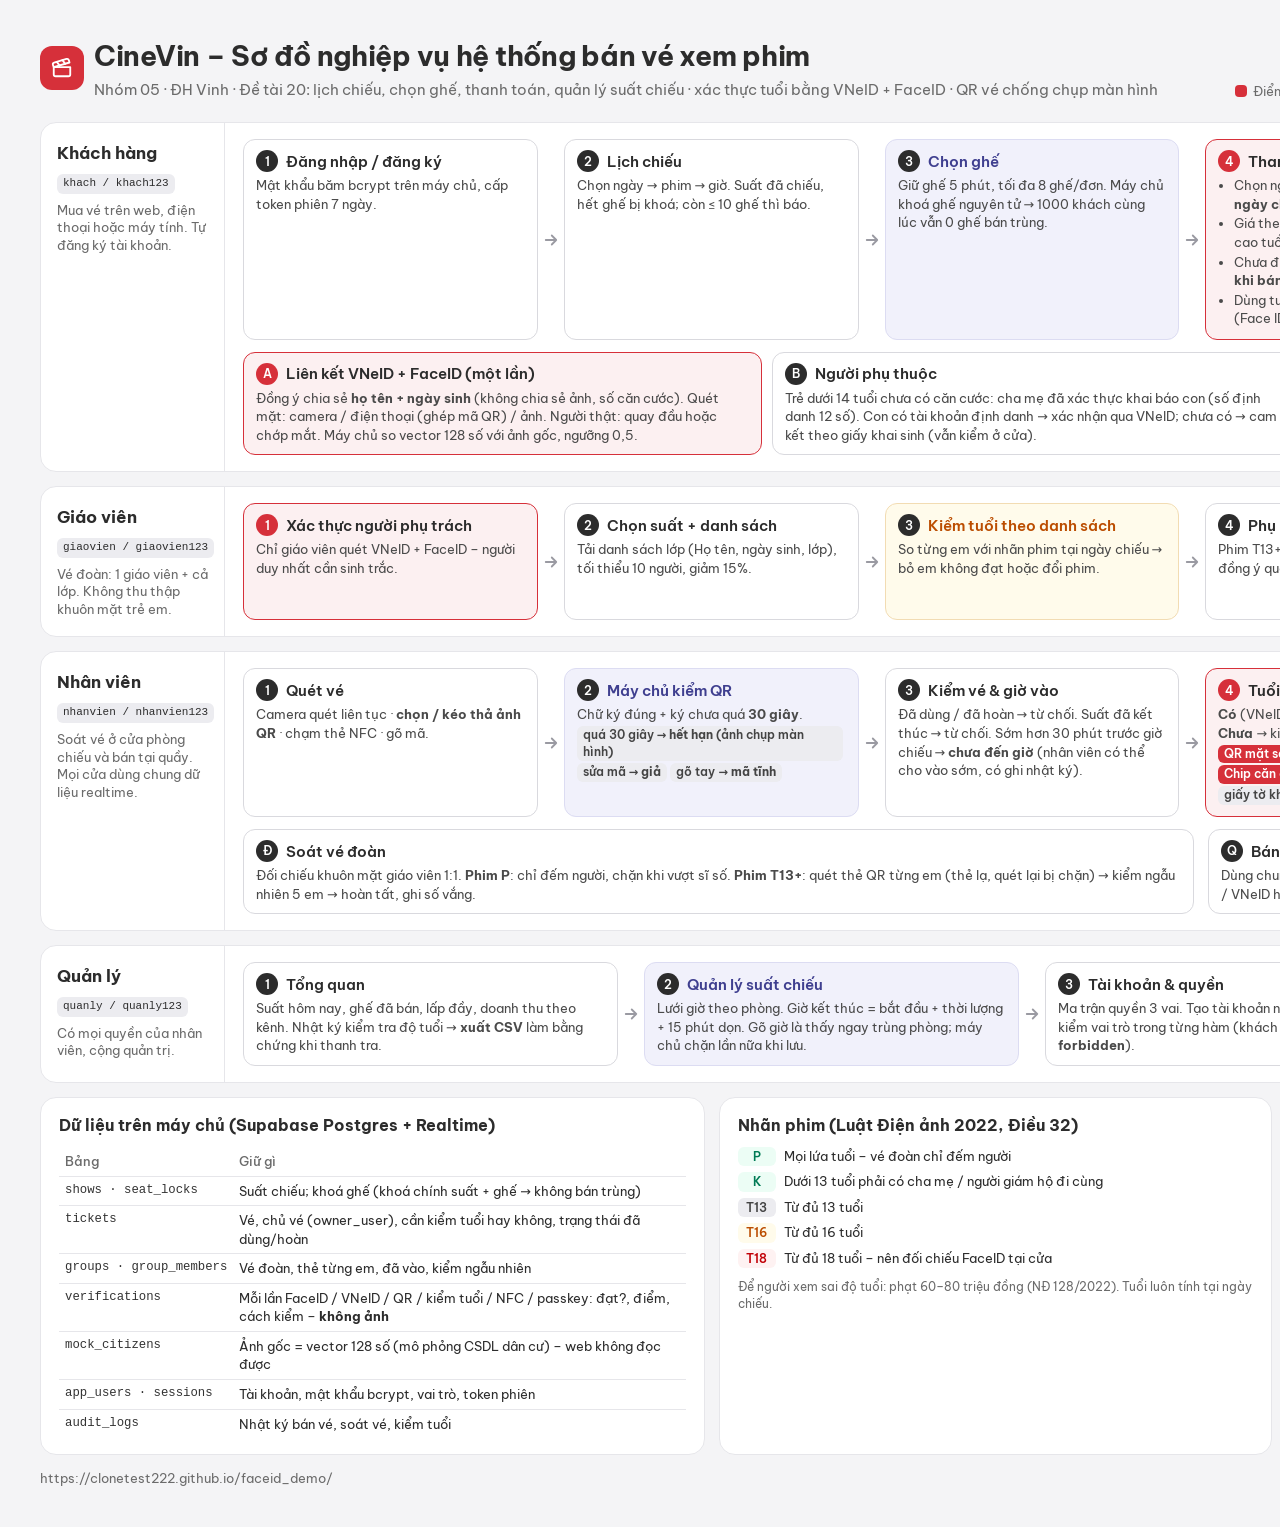
==== docs/nghiep-vu.html @ a45651cf "Kiểm tuổi tại cửa bằng căn cước/VNeID, luật giờ vào cửa, xuất CSV, sơ đồ nghiệp vụ - Thẻ "Cần kiểm t" ====
<!doctype html>
<html lang="vi">
<head>
<meta charset="utf-8">
<title>CineVin – Sơ đồ nghiệp vụ</title>
<link rel="preconnect" href="https://fonts.googleapis.com">
<link rel="preconnect" href="https://fonts.gstatic.com" crossorigin>
<link rel="stylesheet" href="https://fonts.googleapis.com/css2?family=Be+Vietnam+Pro:wght@400;500;600;700&display=swap">
<style>
  :root {
    --primary: #d6303a; --primary-light: #d6303a12; --background: #f4f4f6; --surface: #fff; --foreground: #2c2c2c; --muted: #6b6b6b;
    --border: #e6e6ea; --border-strong: #d9d9de; --secondary: #ececf0;
    --ok: #007a55; --ok-bg: #ecfdf5; --warn: #bb4d00; --warn-bg: #fffbeb; --bad: #c10007; --bad-bg: #fef2f2; --info: #3f3f8f; --info-bg: #f1f1fb;
  }
  * { box-sizing: border-box; }
  body { margin: 0; background: var(--background); color: var(--foreground); font: 14px/1.45 "Be Vietnam Pro", system-ui, sans-serif; -webkit-font-smoothing: antialiased; }
  .page { width: 1880px; padding: 36px 40px 40px; }
  header { display: flex; align-items: flex-end; gap: 24px; margin-bottom: 22px; }
  .logo { display: flex; align-items: center; gap: 10px; }
  .logo i { display: grid; place-items: center; width: 44px; height: 44px; border-radius: 12px; background: var(--primary); }
  h1 { margin: 0; font-size: 28px; font-weight: 700; letter-spacing: -.01em; }
  .sub { color: var(--muted); font-size: 15px; margin-top: 2px; }
  .legend { margin-left: auto; display: flex; gap: 14px; flex-wrap: wrap; justify-content: flex-end; font-size: 13px; color: var(--muted); }
  .legend span { display: inline-flex; align-items: center; gap: 6px; }
  .dot { width: 12px; height: 12px; border-radius: 4px; display: inline-block; }

  .lane { display: grid; grid-template-columns: 184px 1fr; background: var(--surface); border: 1px solid var(--border); border-radius: 16px; margin-bottom: 14px; overflow: hidden; }
  .who { padding: 18px 16px; border-right: 1px solid var(--border); display: flex; flex-direction: column; gap: 8px; }
  .who b { font-size: 17px; }
  .who small { color: var(--muted); font-size: 12.5px; line-height: 1.4; }
  .acct { white-space: nowrap; font-family: ui-monospace, Consolas, monospace; font-size: 11px; background: var(--secondary); border-radius: 6px; padding: 2px 6px; align-self: flex-start; }
  .flow { padding: 16px 18px; display: grid; gap: 12px; }
  .row { display: flex; align-items: stretch; gap: 0; }
  .step { flex: 1; min-width: 0; border: 1px solid var(--border-strong); border-radius: 12px; padding: 10px 12px; background: var(--surface); }
  .step h3 { margin: 0 0 4px; font-size: 14.5px; font-weight: 600; display: flex; align-items: center; gap: 8px; }
  .n { display: inline-grid; place-items: center; min-width: 22px; height: 22px; padding: 0 6px; border-radius: 11px; background: var(--foreground); color: #fff; font-size: 12px; font-weight: 600; }
  .step p { margin: 0; color: #4a4a4a; font-size: 12.8px; }
  .step ul { margin: 4px 0 0; padding-left: 16px; color: #4a4a4a; font-size: 12.8px; }
  .step li { margin: 1px 0; }
  .arrow { flex: 0 0 26px; display: grid; place-items: center; color: #9a9aa2; }
  .arrow svg { width: 18px; height: 18px; }
  .key { border-color: var(--primary); background: var(--primary-light); }
  .key .n { background: var(--primary); }
  .ok { background: var(--ok-bg); border-color: #b9e8d4; } .ok h3 { color: var(--ok); }
  .bad { background: var(--bad-bg); border-color: #f6caca; } .bad h3 { color: var(--bad); }
  .warn { background: var(--warn-bg); border-color: #f2dcb3; } .warn h3 { color: var(--warn); }
  .info { background: var(--info-bg); border-color: #dcdcf2; } .info h3 { color: var(--info); }
  .tag { display: inline-block; font-size: 11.5px; font-weight: 600; border-radius: 6px; padding: 1px 6px; margin: 2px 3px 0 0; background: var(--secondary); color: #444; }
  .tag.r { background: var(--primary); color: #fff; }
  .branch { display: grid; grid-template-columns: repeat(3, 1fr); gap: 10px; }
  .note { font-size: 12px; color: var(--muted); }
  .split { display: grid; grid-template-columns: 1.55fr 1fr; gap: 14px; }

  .bottom { display: grid; grid-template-columns: 1.2fr 1fr 1fr; gap: 14px; }
  .box { background: var(--surface); border: 1px solid var(--border); border-radius: 16px; padding: 16px 18px; }
  .box h2 { margin: 0 0 10px; font-size: 16px; }
  table { width: 100%; border-collapse: collapse; font-size: 12.8px; }
  td, th { text-align: left; padding: 5px 6px; border-top: 1px solid var(--border); vertical-align: top; }
  th { color: var(--muted); font-weight: 500; border-top: 0; }
  td:first-child { font-family: ui-monospace, Consolas, monospace; font-size: 12.3px; white-space: nowrap; color: #333; }
  .rate { display: inline-block; min-width: 38px; text-align: center; font-weight: 600; border-radius: 6px; padding: 1px 6px; font-size: 12px; }
  .rP { background: var(--ok-bg); color: var(--ok); } .rT13 { background: var(--secondary); color: #444; } .rT16 { background: var(--warn-bg); color: var(--warn); } .rT18 { background: var(--bad-bg); color: var(--bad); }
  .mini { display: grid; gap: 6px; font-size: 12.8px; }
  .mini div { display: flex; gap: 8px; align-items: flex-start; }
  footer { margin-top: 14px; display: flex; justify-content: space-between; color: var(--muted); font-size: 12.5px; }
</style>
</head>
<body>
<div class="page">
  <header>
    <div class="logo"><i><svg width="22" height="22" viewBox="0 0 24 24" fill="none" stroke="#fff" stroke-width="2" stroke-linecap="round" stroke-linejoin="round"><path d="M20.2 6 3 11l-.9-2.4c-.3-1.1.3-2.2 1.3-2.5l13.5-4c1.1-.3 2.2.3 2.5 1.3Z"/><path d="m6.2 5.3 3.1 3.9M12.4 3.4l3.1 4M3 11h18v8a2 2 0 0 1-2 2H5a2 2 0 0 1-2-2Z"/></svg></i>
      <div><h1>CineVin – Sơ đồ nghiệp vụ hệ thống bán vé xem phim</h1><div class="sub">Nhóm 05 · ĐH Vinh · Đề tài 20: lịch chiếu, chọn ghế, thanh toán, quản lý suất chiếu · xác thực tuổi bằng VNeID + FaceID · QR vé chống chụp màn hình</div></div></div>
    <div class="legend"><span><i class="dot" style="background:var(--primary)"></i>Điểm khác biệt</span><span><i class="dot" style="background:var(--ok)"></i>Cho phép</span><span><i class="dot" style="background:var(--bad)"></i>Chặn / từ chối</span><span><i class="dot" style="background:var(--warn)"></i>Cần nhân viên quyết</span><span><i class="dot" style="background:var(--info)"></i>Máy chủ kiểm</span></div>
  </header>

  <!-- KHÁCH HÀNG -->
  <section class="lane">
    <div class="who"><b>Khách hàng</b><span class="acct">khach / khach123</span><small>Mua vé trên web, điện thoại hoặc máy tính. Tự đăng ký tài khoản.</small></div>
    <div class="flow">
      <div class="row">
        <div class="step"><h3><span class="n">1</span>Đăng nhập / đăng ký</h3><p>Mật khẩu băm bcrypt trên máy chủ, cấp token phiên 7 ngày.</p></div>
        <div class="arrow"><svg viewBox="0 0 24 24" fill="none" stroke="currentColor" stroke-width="2.4" stroke-linecap="round" stroke-linejoin="round"><path d="M5 12h14M13 6l6 6-6 6"/></svg></div>
        <div class="step"><h3><span class="n">2</span>Lịch chiếu</h3><p>Chọn ngày → phim → giờ. Suất đã chiếu, hết ghế bị khoá; còn ≤ 10 ghế thì báo.</p></div>
        <div class="arrow"><svg viewBox="0 0 24 24" fill="none" stroke="currentColor" stroke-width="2.4" stroke-linecap="round" stroke-linejoin="round"><path d="M5 12h14M13 6l6 6-6 6"/></svg></div>
        <div class="step info"><h3><span class="n">3</span>Chọn ghế</h3><p>Giữ ghế 5 phút, tối đa 8 ghế/đơn. Máy chủ khoá ghế nguyên tử → 1000 khách cùng lúc vẫn 0 ghế bán trùng.</p></div>
        <div class="arrow"><svg viewBox="0 0 24 24" fill="none" stroke="currentColor" stroke-width="2.4" stroke-linecap="round" stroke-linejoin="round"><path d="M5 12h14M13 6l6 6-6 6"/></svg></div>
        <div class="step key"><h3><span class="n">4</span>Thanh toán + kiểm tuổi</h3><ul><li>Chọn người xem từng ghế; tuổi tính <b>tại ngày chiếu</b></li><li>Giá theo tuổi: trẻ em −30%, U22 −20%, cao tuổi −30%</li><li>Chưa đủ tuổi nhãn phim → <b>chặn ngay khi bán</b></li><li>Dùng tuổi đã xác thực → quét passkey (Face ID máy)</li></ul></div>
        <div class="arrow"><svg viewBox="0 0 24 24" fill="none" stroke="currentColor" stroke-width="2.4" stroke-linecap="round" stroke-linejoin="round"><path d="M5 12h14M13 6l6 6-6 6"/></svg></div>
        <div class="step key"><h3><span class="n">5</span>Vé của tôi – QR động</h3><ul><li>Máy chủ ký mã mới <b>mỗi 15 giây</b> (HMAC)</li><li>Watermark sọc chạy + đồng hồ giây</li><li>Vé T13+ mở QR bằng passkey</li><li>Hoàn vé trước 45 phút → thẻ quà tặng</li></ul></div>
      </div>
      <div class="branch">
        <div class="step key"><h3><span class="n">A</span>Liên kết VNeID + FaceID (một lần)</h3><p>Đồng ý chia sẻ <b>họ tên + ngày sinh</b> (không chia sẻ ảnh, số căn cước). Quét mặt: camera / điện thoại (ghép mã QR) / ảnh. Người thật: quay đầu hoặc chớp mắt. Máy chủ so vector 128 số với ảnh gốc, ngưỡng 0,5.</p></div>
        <div class="step"><h3><span class="n">B</span>Người phụ thuộc</h3><p>Trẻ dưới 14 tuổi chưa có căn cước: cha mẹ đã xác thực khai báo con (số định danh 12 số). Con có tài khoản định danh → xác nhận qua VNeID; chưa có → cam kết theo giấy khai sinh (vẫn kiểm ở cửa).</p></div>
        <div class="step"><h3><span class="n">C</span>Phim K</h3><p>Trẻ dưới 13 tuổi phải đi cùng cha mẹ/người giám hộ: đơn chỉ có vé trẻ em bị chặn, thêm vé người lớn thì được.</p></div>
      </div>
    </div>
  </section>

  <!-- GIÁO VIÊN -->
  <section class="lane">
    <div class="who"><b>Giáo viên</b><span class="acct">giaovien / giaovien123</span><small>Vé đoàn: 1 giáo viên + cả lớp. Không thu thập khuôn mặt trẻ em.</small></div>
    <div class="flow"><div class="row">
      <div class="step key"><h3><span class="n">1</span>Xác thực người phụ trách</h3><p>Chỉ giáo viên quét VNeID + FaceID – người duy nhất cần sinh trắc.</p></div>
      <div class="arrow"><svg viewBox="0 0 24 24" fill="none" stroke="currentColor" stroke-width="2.4" stroke-linecap="round" stroke-linejoin="round"><path d="M5 12h14M13 6l6 6-6 6"/></svg></div>
      <div class="step"><h3><span class="n">2</span>Chọn suất + danh sách</h3><p>Tải danh sách lớp (Họ tên, ngày sinh, lớp), tối thiểu 10 người, giảm 15%.</p></div>
      <div class="arrow"><svg viewBox="0 0 24 24" fill="none" stroke="currentColor" stroke-width="2.4" stroke-linecap="round" stroke-linejoin="round"><path d="M5 12h14M13 6l6 6-6 6"/></svg></div>
      <div class="step warn"><h3><span class="n">3</span>Kiểm tuổi theo danh sách</h3><p>So từng em với nhãn phim tại ngày chiếu → bỏ em không đạt hoặc đổi phim.</p></div>
      <div class="arrow"><svg viewBox="0 0 24 24" fill="none" stroke="currentColor" stroke-width="2.4" stroke-linecap="round" stroke-linejoin="round"><path d="M5 12h14M13 6l6 6-6 6"/></svg></div>
      <div class="step"><h3><span class="n">4</span>Phụ huynh xác nhận</h3><p>Phim T13+: phụ huynh xác nhận ngày sinh + đồng ý qua VNeID (SMS mời).</p></div>
      <div class="arrow"><svg viewBox="0 0 24 24" fill="none" stroke="currentColor" stroke-width="2.4" stroke-linecap="round" stroke-linejoin="round"><path d="M5 12h14M13 6l6 6-6 6"/></svg></div>
      <div class="step key"><h3><span class="n">5</span>Cam kết → QR đoàn</h3><p>Giáo viên cam kết danh sách. Phát <b>1 QR cho cả đoàn</b> + thẻ QR in cho từng em (phim T13+).</p></div>
    </div></div>
  </section>

  <!-- NHÂN VIÊN -->
  <section class="lane">
    <div class="who"><b>Nhân viên</b><span class="acct">nhanvien / nhanvien123</span><small>Soát vé ở cửa phòng chiếu và bán tại quầy. Mọi cửa dùng chung dữ liệu realtime.</small></div>
    <div class="flow">
      <div class="row">
        <div class="step"><h3><span class="n">1</span>Quét vé</h3><p>Camera quét liên tục · <b>chọn / kéo thả ảnh QR</b> · chạm thẻ NFC · gõ mã.</p></div>
        <div class="arrow"><svg viewBox="0 0 24 24" fill="none" stroke="currentColor" stroke-width="2.4" stroke-linecap="round" stroke-linejoin="round"><path d="M5 12h14M13 6l6 6-6 6"/></svg></div>
        <div class="step info"><h3><span class="n">2</span>Máy chủ kiểm QR</h3><p>Chữ ký đúng + ký chưa quá <b>30 giây</b>.</p><span class="tag">quá 30 giây → <b>hết hạn</b> (ảnh chụp màn hình)</span><span class="tag">sửa mã → <b>giả</b></span><span class="tag">gõ tay → <b>mã tĩnh</b></span></div>
        <div class="arrow"><svg viewBox="0 0 24 24" fill="none" stroke="currentColor" stroke-width="2.4" stroke-linecap="round" stroke-linejoin="round"><path d="M5 12h14M13 6l6 6-6 6"/></svg></div>
        <div class="step"><h3><span class="n">3</span>Kiểm vé & giờ vào</h3><p>Đã dùng / đã hoàn → từ chối. Suất đã kết thúc → từ chối. Sớm hơn 30 phút trước giờ chiếu → <b>chưa đến giờ</b> (nhân viên có thể cho vào sớm, có ghi nhật ký).</p></div>
        <div class="arrow"><svg viewBox="0 0 24 24" fill="none" stroke="currentColor" stroke-width="2.4" stroke-linecap="round" stroke-linejoin="round"><path d="M5 12h14M13 6l6 6-6 6"/></svg></div>
        <div class="step key"><h3><span class="n">4</span>Tuổi đã xác thực?</h3><p><b>Có</b> (VNeID khi mua) → cho vào ngay.<br><b>Chưa</b> → kiểm tuổi điện tử:</p><span class="tag r">QR mặt sau căn cước</span><span class="tag r">Chip căn cước NFC</span><span class="tag r">FaceID qua VNeID</span><span class="tag">giấy tờ khác bằng mắt</span></div>
        <div class="arrow"><svg viewBox="0 0 24 24" fill="none" stroke="currentColor" stroke-width="2.4" stroke-linecap="round" stroke-linejoin="round"><path d="M5 12h14M13 6l6 6-6 6"/></svg></div>
        <div class="step"><h3><span class="n">5</span>Kết quả</h3><p style="color:var(--ok)"><b>Đủ tuổi tại ngày chiếu</b> → cho vào (1 vé chỉ qua cửa 1 lần, kể cả nhiều cửa cùng quét).</p><p style="color:var(--bad);margin-top:4px"><b>Chưa đủ tuổi</b> → từ chối.</p><p style="color:var(--warn);margin-top:4px"><b>Tên giấy tờ ≠ tên vé</b> → nhân viên quyết (chống mượn vé).</p></div>
      </div>
      <div class="split">
        <div class="step"><h3><span class="n">Đ</span>Soát vé đoàn</h3><p>Đối chiếu khuôn mặt giáo viên 1:1. <b>Phim P</b>: chỉ đếm người, chặn khi vượt sĩ số. <b>Phim T13+</b>: quét thẻ QR từng em (thẻ lạ, quét lại bị chặn) → kiểm ngẫu nhiên 5 em → hoàn tất, ghi số vắng.</p></div>
        <div class="step"><h3><span class="n">Q</span>Bán tại quầy</h3><p>Dùng chung sơ đồ ghế với kênh online. Chọn đối tượng giá từng ghế → kiểm tuổi bằng căn cước / VNeID hoặc giấy tờ → tiền mặt / thẻ.</p></div>
      </div>
    </div>
  </section>

  <!-- QUẢN LÝ -->
  <section class="lane">
    <div class="who"><b>Quản lý</b><span class="acct">quanly / quanly123</span><small>Có mọi quyền của nhân viên, cộng quản trị.</small></div>
    <div class="flow"><div class="row">
      <div class="step"><h3><span class="n">1</span>Tổng quan</h3><p>Suất hôm nay, ghế đã bán, lấp đầy, doanh thu theo kênh. Nhật ký kiểm tra độ tuổi → <b>xuất CSV</b> làm bằng chứng khi thanh tra.</p></div>
      <div class="arrow"><svg viewBox="0 0 24 24" fill="none" stroke="currentColor" stroke-width="2.4" stroke-linecap="round" stroke-linejoin="round"><path d="M5 12h14M13 6l6 6-6 6"/></svg></div>
      <div class="step info"><h3><span class="n">2</span>Quản lý suất chiếu</h3><p>Lưới giờ theo phòng. Giờ kết thúc = bắt đầu + thời lượng + 15 phút dọn. Gõ giờ là thấy ngay trùng phòng; máy chủ chặn lần nữa khi lưu.</p></div>
      <div class="arrow"><svg viewBox="0 0 24 24" fill="none" stroke="currentColor" stroke-width="2.4" stroke-linecap="round" stroke-linejoin="round"><path d="M5 12h14M13 6l6 6-6 6"/></svg></div>
      <div class="step"><h3><span class="n">3</span>Tài khoản & quyền</h3><p>Ma trận quyền 3 vai. Tạo tài khoản nhân viên. Máy chủ kiểm vai trò trong từng hàm (khách gọi thẳng API → <b>forbidden</b>).</p></div>
      <div class="arrow"><svg viewBox="0 0 24 24" fill="none" stroke="currentColor" stroke-width="2.4" stroke-linecap="round" stroke-linejoin="round"><path d="M5 12h14M13 6l6 6-6 6"/></svg></div>
      <div class="step"><h3><span class="n">4</span>Kiểm thử</h3><p>27 ca tự đánh dấu: FaceID, Haar (OpenCV), QR, kiểm tuổi tại cửa, NFC, VNeID + passkey. Bảng bản ghi xác thực realtime.</p></div>
    </div></div>
  </section>

  <div class="bottom">
    <div class="box"><h2>Dữ liệu trên máy chủ (Supabase Postgres + Realtime)</h2>
      <table>
        <tr><th>Bảng</th><th>Giữ gì</th></tr>
        <tr><td>shows · seat_locks</td><td>Suất chiếu; khoá ghế (khoá chính suất + ghế → không bán trùng)</td></tr>
        <tr><td>tickets</td><td>Vé, chủ vé (owner_user), cần kiểm tuổi hay không, trạng thái đã dùng/hoàn</td></tr>
        <tr><td>groups · group_members</td><td>Vé đoàn, thẻ từng em, đã vào, kiểm ngẫu nhiên</td></tr>
        <tr><td>verifications</td><td>Mỗi lần FaceID / VNeID / QR / kiểm tuổi / NFC / passkey: đạt?, điểm, cách kiểm – <b>không ảnh</b></td></tr>
        <tr><td>mock_citizens</td><td>Ảnh gốc = vector 128 số (mô phỏng CSDL dân cư) – web không đọc được</td></tr>
        <tr><td>app_users · sessions</td><td>Tài khoản, mật khẩu bcrypt, vai trò, token phiên</td></tr>
        <tr><td>audit_logs</td><td>Nhật ký bán vé, soát vé, kiểm tuổi</td></tr>
      </table>
    </div>
    <div class="box"><h2>Nhãn phim (Luật Điện ảnh 2022, Điều 32)</h2>
      <div class="mini">
        <div><span class="rate rP">P</span><span>Mọi lứa tuổi – vé đoàn chỉ đếm người</span></div>
        <div><span class="rate rP">K</span><span>Dưới 13 tuổi phải có cha mẹ / người giám hộ đi cùng</span></div>
        <div><span class="rate rT13">T13</span><span>Từ đủ 13 tuổi</span></div>
        <div><span class="rate rT16">T16</span><span>Từ đủ 16 tuổi</span></div>
        <div><span class="rate rT18">T18</span><span>Từ đủ 18 tuổi – nên đối chiếu FaceID tại cửa</span></div>
        <div class="note" style="margin-top:4px">Để người xem sai độ tuổi: phạt 60–80 triệu đồng (NĐ 128/2022). Tuổi luôn tính tại ngày chiếu.</div>
      </div>
    </div>
    <div class="box"><h2>Bảo mật & dữ liệu cá nhân</h2>
      <div class="mini">
        <div>• Web chỉ dùng publishable key; mọi thao tác ghi đi qua hàm máy chủ, kiểm vai trò bằng token.</div>
        <div>• QR vé ký HMAC bằng khoá chỉ máy chủ có; ảnh chụp màn hình hết hạn sau 30 giây.</div>
        <div>• Không lưu ảnh khuôn mặt, ảnh giấy tờ, số căn cước đầy đủ – chỉ kết quả + 4 số cuối.</div>
        <div>• Trẻ em không quét mặt; phụ huynh đồng ý thay (Luật BVDLCN 2025).</div>
        <div>• Mô phỏng: VNeID, cổng thanh toán, chip căn cước (web chưa đọc được chip ICAO 9303).</div>
      </div>
    </div>
  </div>
  <footer><span>https://clonetest222.github.io/faceid_demo/</span><span>Tài khoản demo: khach · giaovien · nhanvien · quanly (mật khẩu = tên + 123)</span></footer>
</div>
</body>
</html>
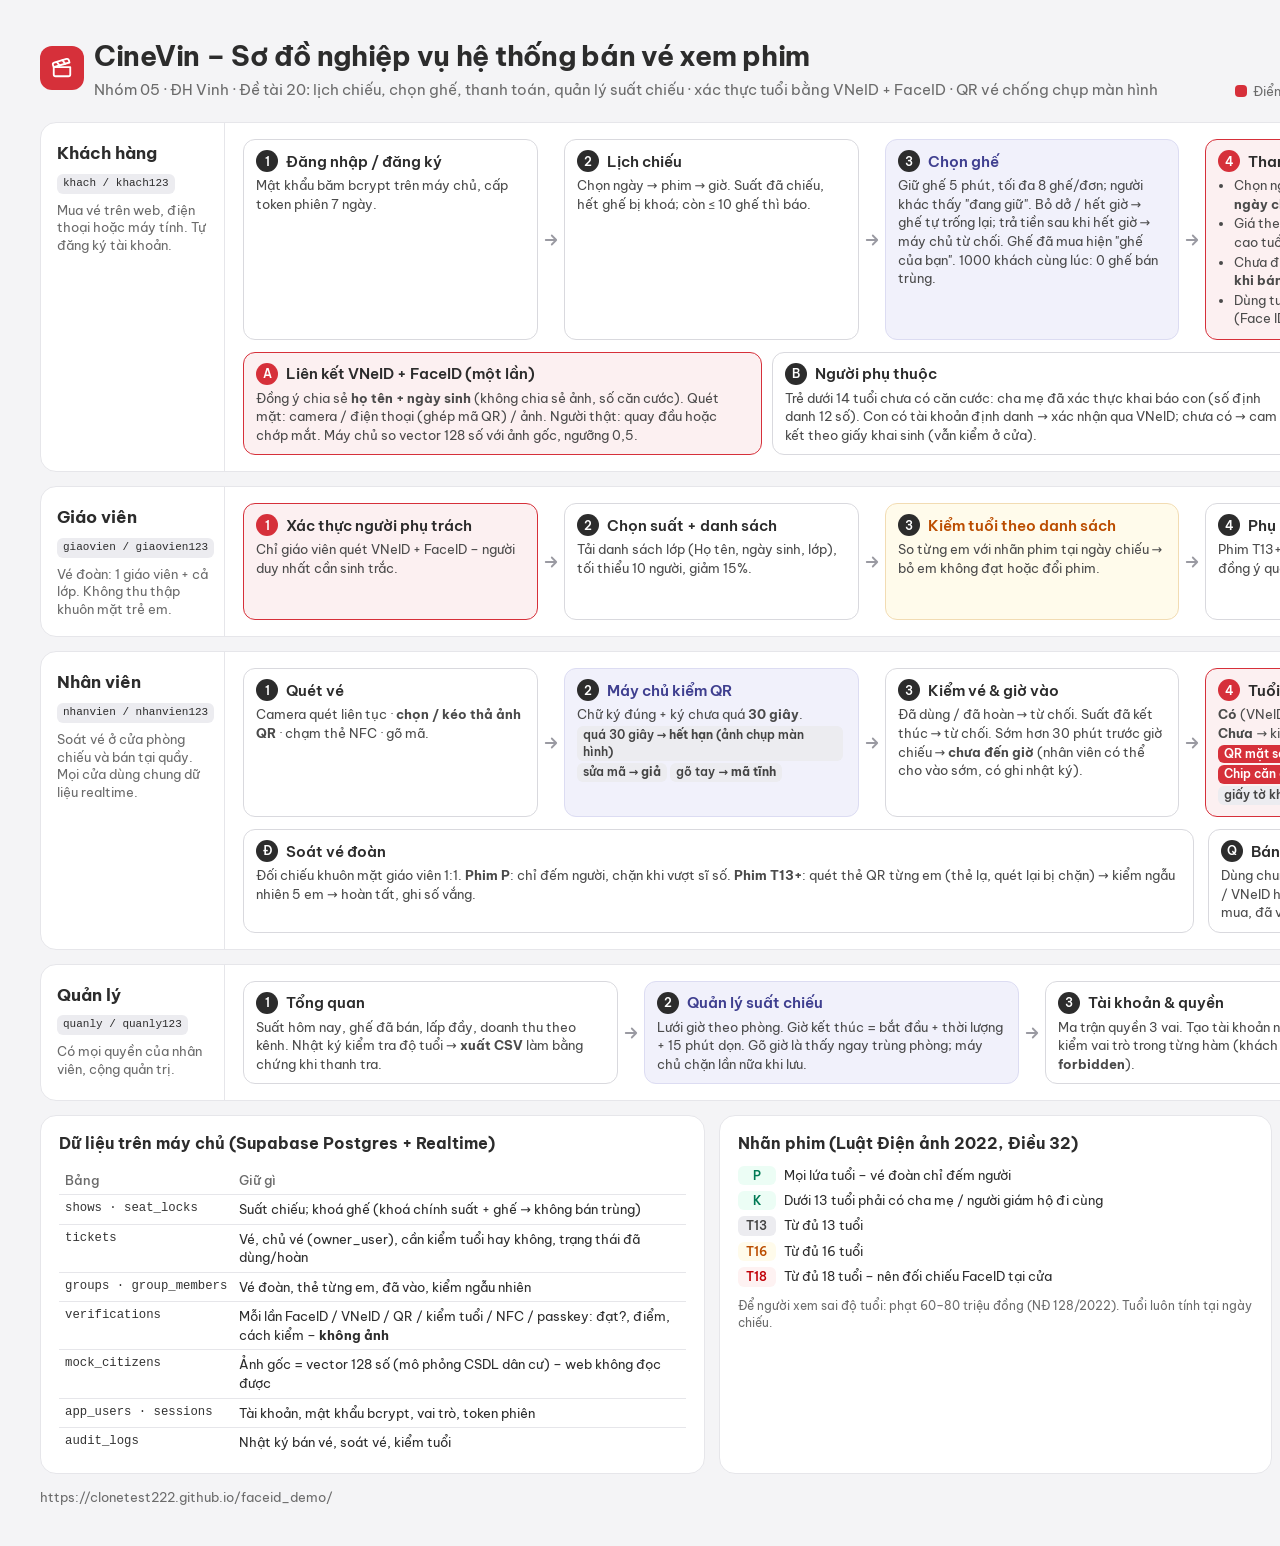
==== commit 3eefddcc: "Ghế: tự nhả ghế giữ quá hạn trên màn hình, ghế của bạn, tra cứu ghế ở quầy - Khách bỏ dở (đóng trình" ====
--- a/docs/nghiep-vu.html
+++ b/docs/nghiep-vu.html
@@ -82,7 +82,7 @@
         <div class="arrow"><svg viewBox="0 0 24 24" fill="none" stroke="currentColor" stroke-width="2.4" stroke-linecap="round" stroke-linejoin="round"><path d="M5 12h14M13 6l6 6-6 6"/></svg></div>
         <div class="step"><h3><span class="n">2</span>Lịch chiếu</h3><p>Chọn ngày → phim → giờ. Suất đã chiếu, hết ghế bị khoá; còn ≤ 10 ghế thì báo.</p></div>
         <div class="arrow"><svg viewBox="0 0 24 24" fill="none" stroke="currentColor" stroke-width="2.4" stroke-linecap="round" stroke-linejoin="round"><path d="M5 12h14M13 6l6 6-6 6"/></svg></div>
-        <div class="step info"><h3><span class="n">3</span>Chọn ghế</h3><p>Giữ ghế 5 phút, tối đa 8 ghế/đơn. Máy chủ khoá ghế nguyên tử → 1000 khách cùng lúc vẫn 0 ghế bán trùng.</p></div>
+        <div class="step info"><h3><span class="n">3</span>Chọn ghế</h3><p>Giữ ghế 5 phút, tối đa 8 ghế/đơn; người khác thấy "đang giữ". Bỏ dở / hết giờ → ghế tự trống lại; trả tiền sau khi hết giờ → máy chủ từ chối. Ghế đã mua hiện "ghế của bạn". 1000 khách cùng lúc: 0 ghế bán trùng.</p></div>
         <div class="arrow"><svg viewBox="0 0 24 24" fill="none" stroke="currentColor" stroke-width="2.4" stroke-linecap="round" stroke-linejoin="round"><path d="M5 12h14M13 6l6 6-6 6"/></svg></div>
         <div class="step key"><h3><span class="n">4</span>Thanh toán + kiểm tuổi</h3><ul><li>Chọn người xem từng ghế; tuổi tính <b>tại ngày chiếu</b></li><li>Giá theo tuổi: trẻ em −30%, U22 −20%, cao tuổi −30%</li><li>Chưa đủ tuổi nhãn phim → <b>chặn ngay khi bán</b></li><li>Dùng tuổi đã xác thực → quét passkey (Face ID máy)</li></ul></div>
         <div class="arrow"><svg viewBox="0 0 24 24" fill="none" stroke="currentColor" stroke-width="2.4" stroke-linecap="round" stroke-linejoin="round"><path d="M5 12h14M13 6l6 6-6 6"/></svg></div>
@@ -129,7 +129,7 @@
       </div>
       <div class="split">
         <div class="step"><h3><span class="n">Đ</span>Soát vé đoàn</h3><p>Đối chiếu khuôn mặt giáo viên 1:1. <b>Phim P</b>: chỉ đếm người, chặn khi vượt sĩ số. <b>Phim T13+</b>: quét thẻ QR từng em (thẻ lạ, quét lại bị chặn) → kiểm ngẫu nhiên 5 em → hoàn tất, ghi số vắng.</p></div>
-        <div class="step"><h3><span class="n">Q</span>Bán tại quầy</h3><p>Dùng chung sơ đồ ghế với kênh online. Chọn đối tượng giá từng ghế → kiểm tuổi bằng căn cước / VNeID hoặc giấy tờ → tiền mặt / thẻ.</p></div>
+        <div class="step"><h3><span class="n">Q</span>Bán tại quầy</h3><p>Dùng chung sơ đồ ghế với kênh online. Chọn đối tượng giá từng ghế → kiểm tuổi bằng căn cước / VNeID hoặc giấy tờ → tiền mặt / thẻ. <b>Tra cứu ghế</b>: bấm ghế đã bán/đang giữ → mã vé, người mua, đã vào chưa (xử lý tranh chấp chỗ ngồi).</p></div>
       </div>
     </div>
   </section>
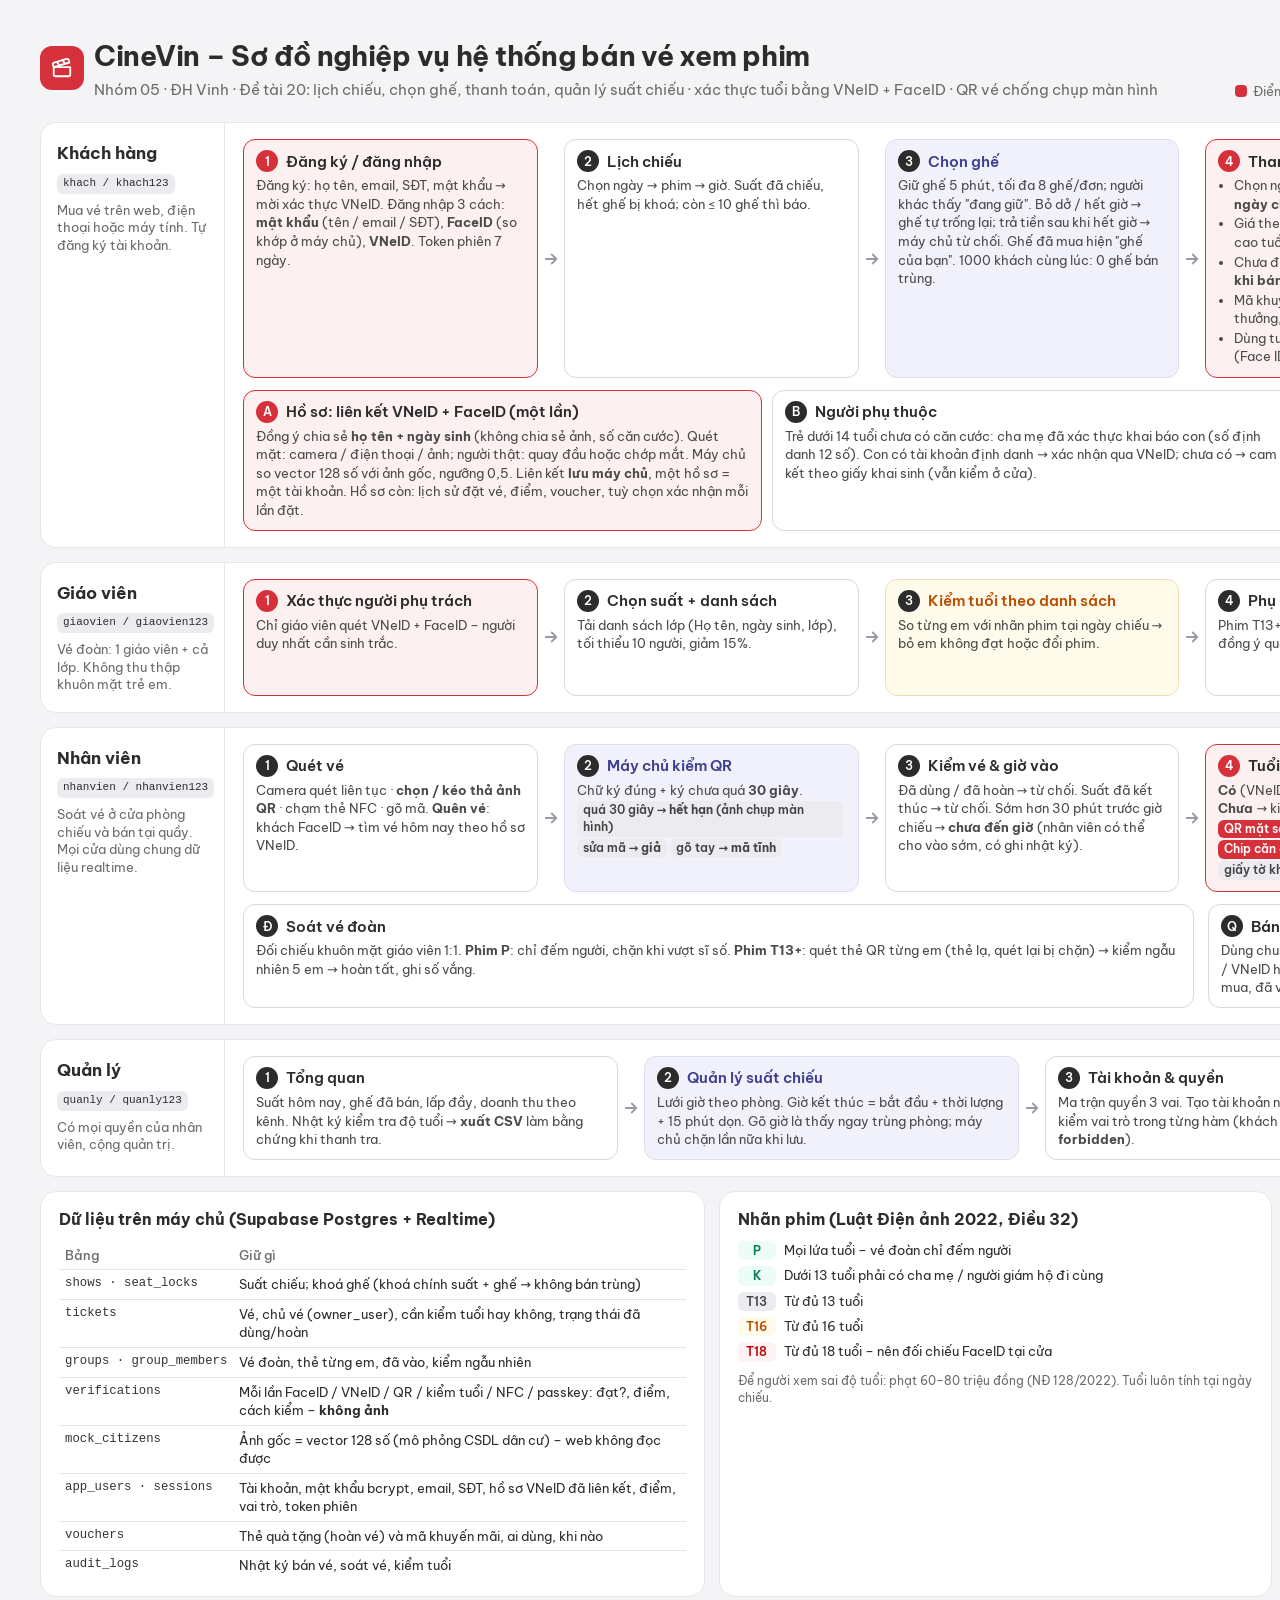
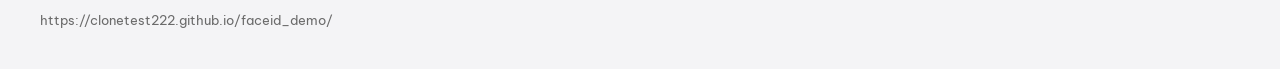
==== commit 095b4b72: "Nghiệp vụ khách hàng: đăng ký đủ thông tin, đăng nhập mật khẩu/FaceID/VNeID, hồ sơ lưu máy chủ, vouc" ====
--- a/docs/nghiep-vu.html
+++ b/docs/nghiep-vu.html
@@ -78,18 +78,18 @@
     <div class="who"><b>Khách hàng</b><span class="acct">khach / khach123</span><small>Mua vé trên web, điện thoại hoặc máy tính. Tự đăng ký tài khoản.</small></div>
     <div class="flow">
       <div class="row">
-        <div class="step"><h3><span class="n">1</span>Đăng nhập / đăng ký</h3><p>Mật khẩu băm bcrypt trên máy chủ, cấp token phiên 7 ngày.</p></div>
+        <div class="step key"><h3><span class="n">1</span>Đăng ký / đăng nhập</h3><p>Đăng ký: họ tên, email, SĐT, mật khẩu → mời xác thực VNeID. Đăng nhập 3 cách: <b>mật khẩu</b> (tên / email / SĐT), <b>FaceID</b> (so khớp ở máy chủ), <b>VNeID</b>. Token phiên 7 ngày.</p></div>
         <div class="arrow"><svg viewBox="0 0 24 24" fill="none" stroke="currentColor" stroke-width="2.4" stroke-linecap="round" stroke-linejoin="round"><path d="M5 12h14M13 6l6 6-6 6"/></svg></div>
         <div class="step"><h3><span class="n">2</span>Lịch chiếu</h3><p>Chọn ngày → phim → giờ. Suất đã chiếu, hết ghế bị khoá; còn ≤ 10 ghế thì báo.</p></div>
         <div class="arrow"><svg viewBox="0 0 24 24" fill="none" stroke="currentColor" stroke-width="2.4" stroke-linecap="round" stroke-linejoin="round"><path d="M5 12h14M13 6l6 6-6 6"/></svg></div>
         <div class="step info"><h3><span class="n">3</span>Chọn ghế</h3><p>Giữ ghế 5 phút, tối đa 8 ghế/đơn; người khác thấy "đang giữ". Bỏ dở / hết giờ → ghế tự trống lại; trả tiền sau khi hết giờ → máy chủ từ chối. Ghế đã mua hiện "ghế của bạn". 1000 khách cùng lúc: 0 ghế bán trùng.</p></div>
         <div class="arrow"><svg viewBox="0 0 24 24" fill="none" stroke="currentColor" stroke-width="2.4" stroke-linecap="round" stroke-linejoin="round"><path d="M5 12h14M13 6l6 6-6 6"/></svg></div>
-        <div class="step key"><h3><span class="n">4</span>Thanh toán + kiểm tuổi</h3><ul><li>Chọn người xem từng ghế; tuổi tính <b>tại ngày chiếu</b></li><li>Giá theo tuổi: trẻ em −30%, U22 −20%, cao tuổi −30%</li><li>Chưa đủ tuổi nhãn phim → <b>chặn ngay khi bán</b></li><li>Dùng tuổi đã xác thực → quét passkey (Face ID máy)</li></ul></div>
+        <div class="step key"><h3><span class="n">4</span>Thanh toán + kiểm tuổi</h3><ul><li>Chọn người xem từng ghế; tuổi tính <b>tại ngày chiếu</b></li><li>Giá theo tuổi: trẻ em −30%, U22 −20%, cao tuổi −30%</li><li>Chưa đủ tuổi nhãn phim → <b>chặn ngay khi bán</b></li><li>Mã khuyến mãi / thẻ quà tặng + điểm thưởng, máy chủ tính; +5% điểm</li><li>Dùng tuổi đã xác thực → quét passkey (Face ID máy)</li></ul></div>
         <div class="arrow"><svg viewBox="0 0 24 24" fill="none" stroke="currentColor" stroke-width="2.4" stroke-linecap="round" stroke-linejoin="round"><path d="M5 12h14M13 6l6 6-6 6"/></svg></div>
         <div class="step key"><h3><span class="n">5</span>Vé của tôi – QR động</h3><ul><li>Máy chủ ký mã mới <b>mỗi 15 giây</b> (HMAC)</li><li>Watermark sọc chạy + đồng hồ giây</li><li>Vé T13+ mở QR bằng passkey</li><li>Hoàn vé trước 45 phút → thẻ quà tặng</li></ul></div>
       </div>
       <div class="branch">
-        <div class="step key"><h3><span class="n">A</span>Liên kết VNeID + FaceID (một lần)</h3><p>Đồng ý chia sẻ <b>họ tên + ngày sinh</b> (không chia sẻ ảnh, số căn cước). Quét mặt: camera / điện thoại (ghép mã QR) / ảnh. Người thật: quay đầu hoặc chớp mắt. Máy chủ so vector 128 số với ảnh gốc, ngưỡng 0,5.</p></div>
+        <div class="step key"><h3><span class="n">A</span>Hồ sơ: liên kết VNeID + FaceID (một lần)</h3><p>Đồng ý chia sẻ <b>họ tên + ngày sinh</b> (không chia sẻ ảnh, số căn cước). Quét mặt: camera / điện thoại / ảnh; người thật: quay đầu hoặc chớp mắt. Máy chủ so vector 128 số với ảnh gốc, ngưỡng 0,5. Liên kết <b>lưu máy chủ</b>, một hồ sơ = một tài khoản. Hồ sơ còn: lịch sử đặt vé, điểm, voucher, tuỳ chọn xác nhận mỗi lần đặt.</p></div>
         <div class="step"><h3><span class="n">B</span>Người phụ thuộc</h3><p>Trẻ dưới 14 tuổi chưa có căn cước: cha mẹ đã xác thực khai báo con (số định danh 12 số). Con có tài khoản định danh → xác nhận qua VNeID; chưa có → cam kết theo giấy khai sinh (vẫn kiểm ở cửa).</p></div>
         <div class="step"><h3><span class="n">C</span>Phim K</h3><p>Trẻ dưới 13 tuổi phải đi cùng cha mẹ/người giám hộ: đơn chỉ có vé trẻ em bị chặn, thêm vé người lớn thì được.</p></div>
       </div>
@@ -117,7 +117,7 @@
     <div class="who"><b>Nhân viên</b><span class="acct">nhanvien / nhanvien123</span><small>Soát vé ở cửa phòng chiếu và bán tại quầy. Mọi cửa dùng chung dữ liệu realtime.</small></div>
     <div class="flow">
       <div class="row">
-        <div class="step"><h3><span class="n">1</span>Quét vé</h3><p>Camera quét liên tục · <b>chọn / kéo thả ảnh QR</b> · chạm thẻ NFC · gõ mã.</p></div>
+        <div class="step"><h3><span class="n">1</span>Quét vé</h3><p>Camera quét liên tục · <b>chọn / kéo thả ảnh QR</b> · chạm thẻ NFC · gõ mã. <b>Quên vé</b>: khách FaceID → tìm vé hôm nay theo hồ sơ VNeID.</p></div>
         <div class="arrow"><svg viewBox="0 0 24 24" fill="none" stroke="currentColor" stroke-width="2.4" stroke-linecap="round" stroke-linejoin="round"><path d="M5 12h14M13 6l6 6-6 6"/></svg></div>
         <div class="step info"><h3><span class="n">2</span>Máy chủ kiểm QR</h3><p>Chữ ký đúng + ký chưa quá <b>30 giây</b>.</p><span class="tag">quá 30 giây → <b>hết hạn</b> (ảnh chụp màn hình)</span><span class="tag">sửa mã → <b>giả</b></span><span class="tag">gõ tay → <b>mã tĩnh</b></span></div>
         <div class="arrow"><svg viewBox="0 0 24 24" fill="none" stroke="currentColor" stroke-width="2.4" stroke-linecap="round" stroke-linejoin="round"><path d="M5 12h14M13 6l6 6-6 6"/></svg></div>
@@ -157,7 +157,8 @@
         <tr><td>groups · group_members</td><td>Vé đoàn, thẻ từng em, đã vào, kiểm ngẫu nhiên</td></tr>
         <tr><td>verifications</td><td>Mỗi lần FaceID / VNeID / QR / kiểm tuổi / NFC / passkey: đạt?, điểm, cách kiểm – <b>không ảnh</b></td></tr>
         <tr><td>mock_citizens</td><td>Ảnh gốc = vector 128 số (mô phỏng CSDL dân cư) – web không đọc được</td></tr>
-        <tr><td>app_users · sessions</td><td>Tài khoản, mật khẩu bcrypt, vai trò, token phiên</td></tr>
+        <tr><td>app_users · sessions</td><td>Tài khoản, mật khẩu bcrypt, email, SĐT, hồ sơ VNeID đã liên kết, điểm, vai trò, token phiên</td></tr>
+        <tr><td>vouchers</td><td>Thẻ quà tặng (hoàn vé) và mã khuyến mãi, ai dùng, khi nào</td></tr>
         <tr><td>audit_logs</td><td>Nhật ký bán vé, soát vé, kiểm tuổi</td></tr>
       </table>
     </div>
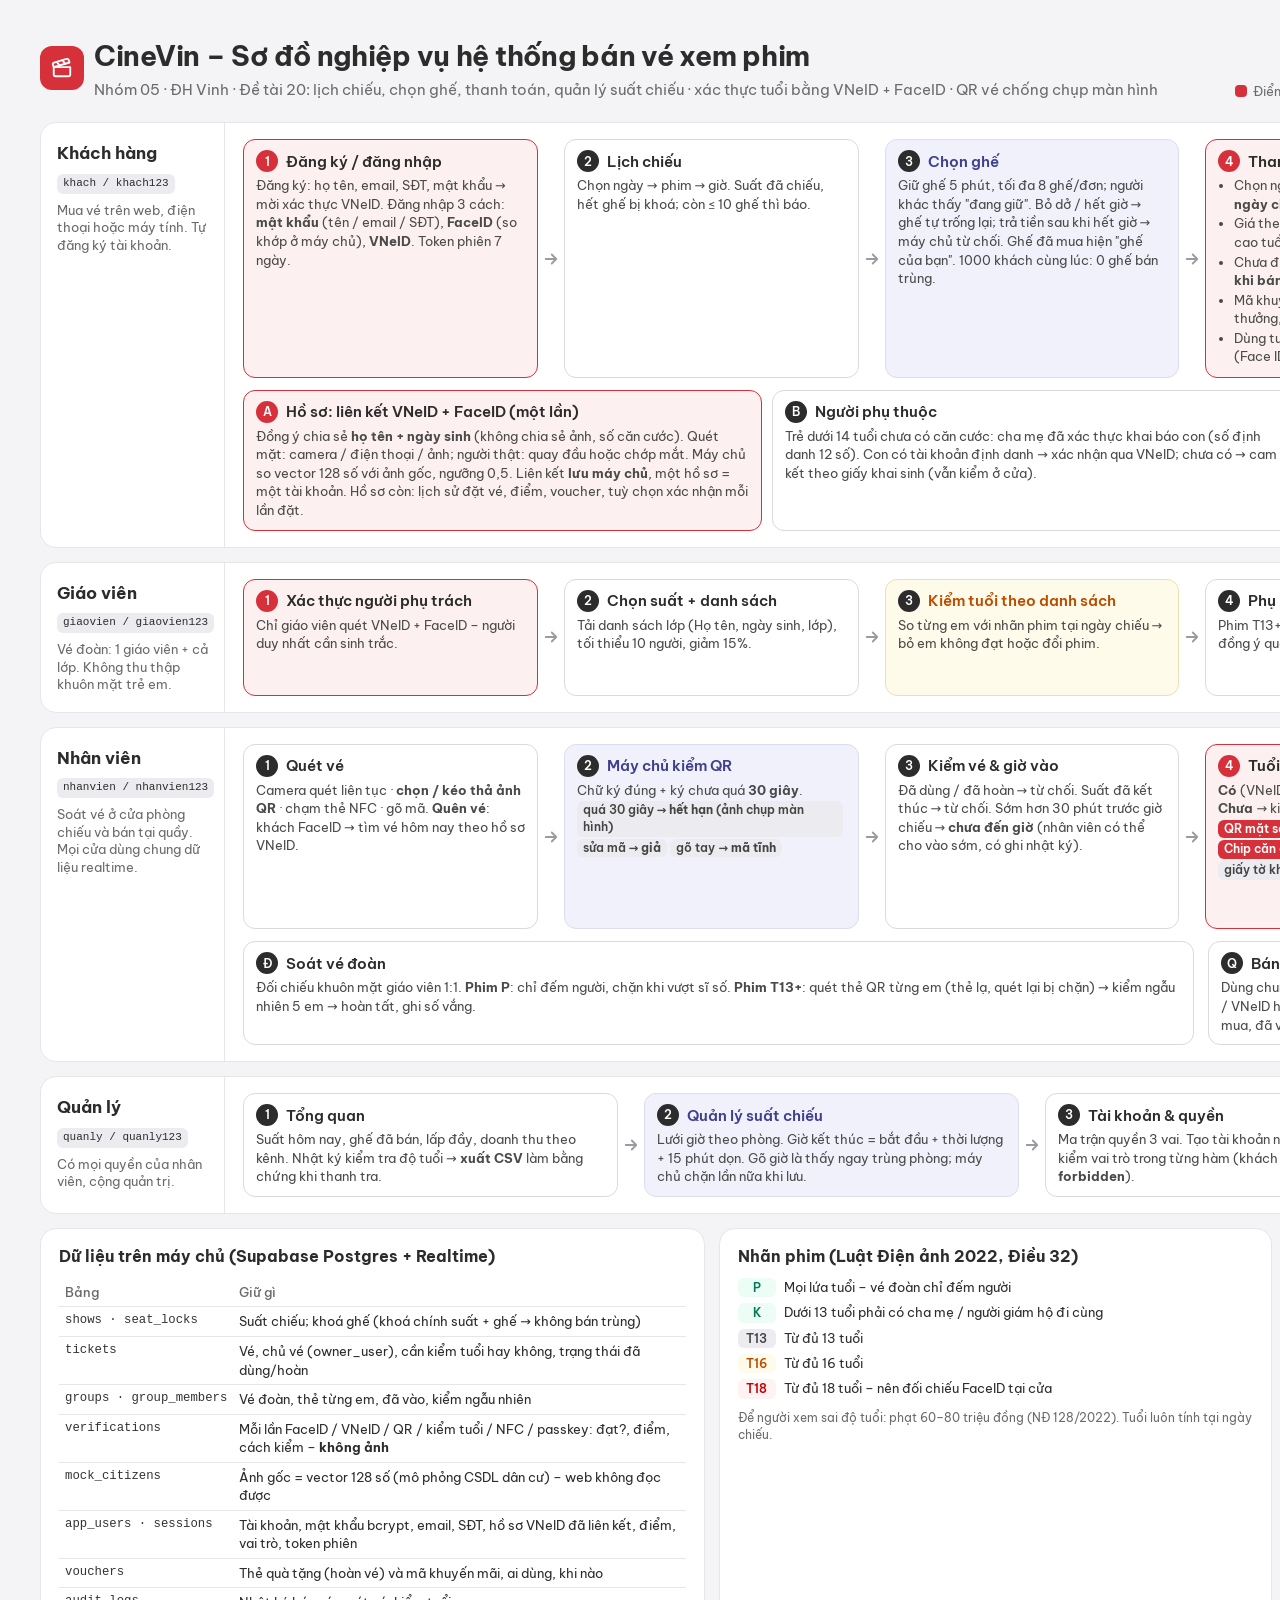
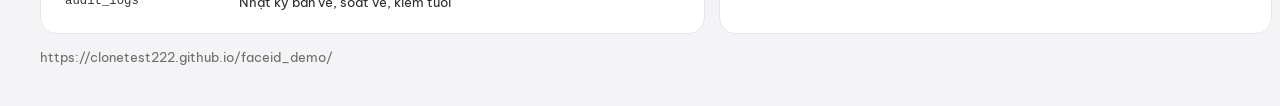
==== commit 7ea81aee: "Một QR cho cả đơn: nhân viên quét một lần, cho cả nhóm vào - Trang Vé: nhiều vé cùng suất mặc định h" ====
--- a/docs/nghiep-vu.html
+++ b/docs/nghiep-vu.html
@@ -86,7 +86,7 @@
         <div class="arrow"><svg viewBox="0 0 24 24" fill="none" stroke="currentColor" stroke-width="2.4" stroke-linecap="round" stroke-linejoin="round"><path d="M5 12h14M13 6l6 6-6 6"/></svg></div>
         <div class="step key"><h3><span class="n">4</span>Thanh toán + kiểm tuổi</h3><ul><li>Chọn người xem từng ghế; tuổi tính <b>tại ngày chiếu</b></li><li>Giá theo tuổi: trẻ em −30%, U22 −20%, cao tuổi −30%</li><li>Chưa đủ tuổi nhãn phim → <b>chặn ngay khi bán</b></li><li>Mã khuyến mãi / thẻ quà tặng + điểm thưởng, máy chủ tính; +5% điểm</li><li>Dùng tuổi đã xác thực → quét passkey (Face ID máy)</li></ul></div>
         <div class="arrow"><svg viewBox="0 0 24 24" fill="none" stroke="currentColor" stroke-width="2.4" stroke-linecap="round" stroke-linejoin="round"><path d="M5 12h14M13 6l6 6-6 6"/></svg></div>
-        <div class="step key"><h3><span class="n">5</span>Vé của tôi – QR động</h3><ul><li>Máy chủ ký mã mới <b>mỗi 15 giây</b> (HMAC)</li><li>Watermark sọc chạy + đồng hồ giây</li><li>Vé T13+ mở QR bằng passkey</li><li>Hoàn vé trước 45 phút → thẻ quà tặng</li></ul></div>
+        <div class="step key"><h3><span class="n">5</span>Vé của tôi – QR động</h3><ul><li>Máy chủ ký mã mới <b>mỗi 15 giây</b> (HMAC)</li><li>Watermark sọc chạy + đồng hồ giây</li><li>Mua nhiều vé cùng suất: <b>một QR cho cả đơn</b>, hoặc tách từng vé</li><li>Mua thêm vé cùng suất cho bạn bè</li><li>Vé T13+ mở QR bằng passkey</li><li>Hoàn vé trước 45 phút → thẻ quà tặng</li></ul></div>
       </div>
       <div class="branch">
         <div class="step key"><h3><span class="n">A</span>Hồ sơ: liên kết VNeID + FaceID (một lần)</h3><p>Đồng ý chia sẻ <b>họ tên + ngày sinh</b> (không chia sẻ ảnh, số căn cước). Quét mặt: camera / điện thoại / ảnh; người thật: quay đầu hoặc chớp mắt. Máy chủ so vector 128 số với ảnh gốc, ngưỡng 0,5. Liên kết <b>lưu máy chủ</b>, một hồ sơ = một tài khoản. Hồ sơ còn: lịch sử đặt vé, điểm, voucher, tuỳ chọn xác nhận mỗi lần đặt.</p></div>
@@ -125,7 +125,7 @@
         <div class="arrow"><svg viewBox="0 0 24 24" fill="none" stroke="currentColor" stroke-width="2.4" stroke-linecap="round" stroke-linejoin="round"><path d="M5 12h14M13 6l6 6-6 6"/></svg></div>
         <div class="step key"><h3><span class="n">4</span>Tuổi đã xác thực?</h3><p><b>Có</b> (VNeID khi mua) → cho vào ngay.<br><b>Chưa</b> → kiểm tuổi điện tử:</p><span class="tag r">QR mặt sau căn cước</span><span class="tag r">Chip căn cước NFC</span><span class="tag r">FaceID qua VNeID</span><span class="tag">giấy tờ khác bằng mắt</span></div>
         <div class="arrow"><svg viewBox="0 0 24 24" fill="none" stroke="currentColor" stroke-width="2.4" stroke-linecap="round" stroke-linejoin="round"><path d="M5 12h14M13 6l6 6-6 6"/></svg></div>
-        <div class="step"><h3><span class="n">5</span>Kết quả</h3><p style="color:var(--ok)"><b>Đủ tuổi tại ngày chiếu</b> → cho vào (1 vé chỉ qua cửa 1 lần, kể cả nhiều cửa cùng quét).</p><p style="color:var(--bad);margin-top:4px"><b>Chưa đủ tuổi</b> → từ chối.</p><p style="color:var(--warn);margin-top:4px"><b>Tên giấy tờ ≠ tên vé</b> → nhân viên quyết (chống mượn vé).</p></div>
+        <div class="step"><h3><span class="n">5</span>Kết quả</h3><p style="color:var(--ok)"><b>Đủ tuổi tại ngày chiếu</b> → cho vào (1 vé chỉ qua cửa 1 lần, kể cả nhiều cửa cùng quét). Đơn nhiều vé: tick người có mặt, cho vào một lượt.</p><p style="color:var(--bad);margin-top:4px"><b>Chưa đủ tuổi</b> → từ chối.</p><p style="color:var(--warn);margin-top:4px"><b>Tên giấy tờ ≠ tên vé</b> → nhân viên quyết (chống mượn vé).</p></div>
       </div>
       <div class="split">
         <div class="step"><h3><span class="n">Đ</span>Soát vé đoàn</h3><p>Đối chiếu khuôn mặt giáo viên 1:1. <b>Phim P</b>: chỉ đếm người, chặn khi vượt sĩ số. <b>Phim T13+</b>: quét thẻ QR từng em (thẻ lạ, quét lại bị chặn) → kiểm ngẫu nhiên 5 em → hoàn tất, ghi số vắng.</p></div>
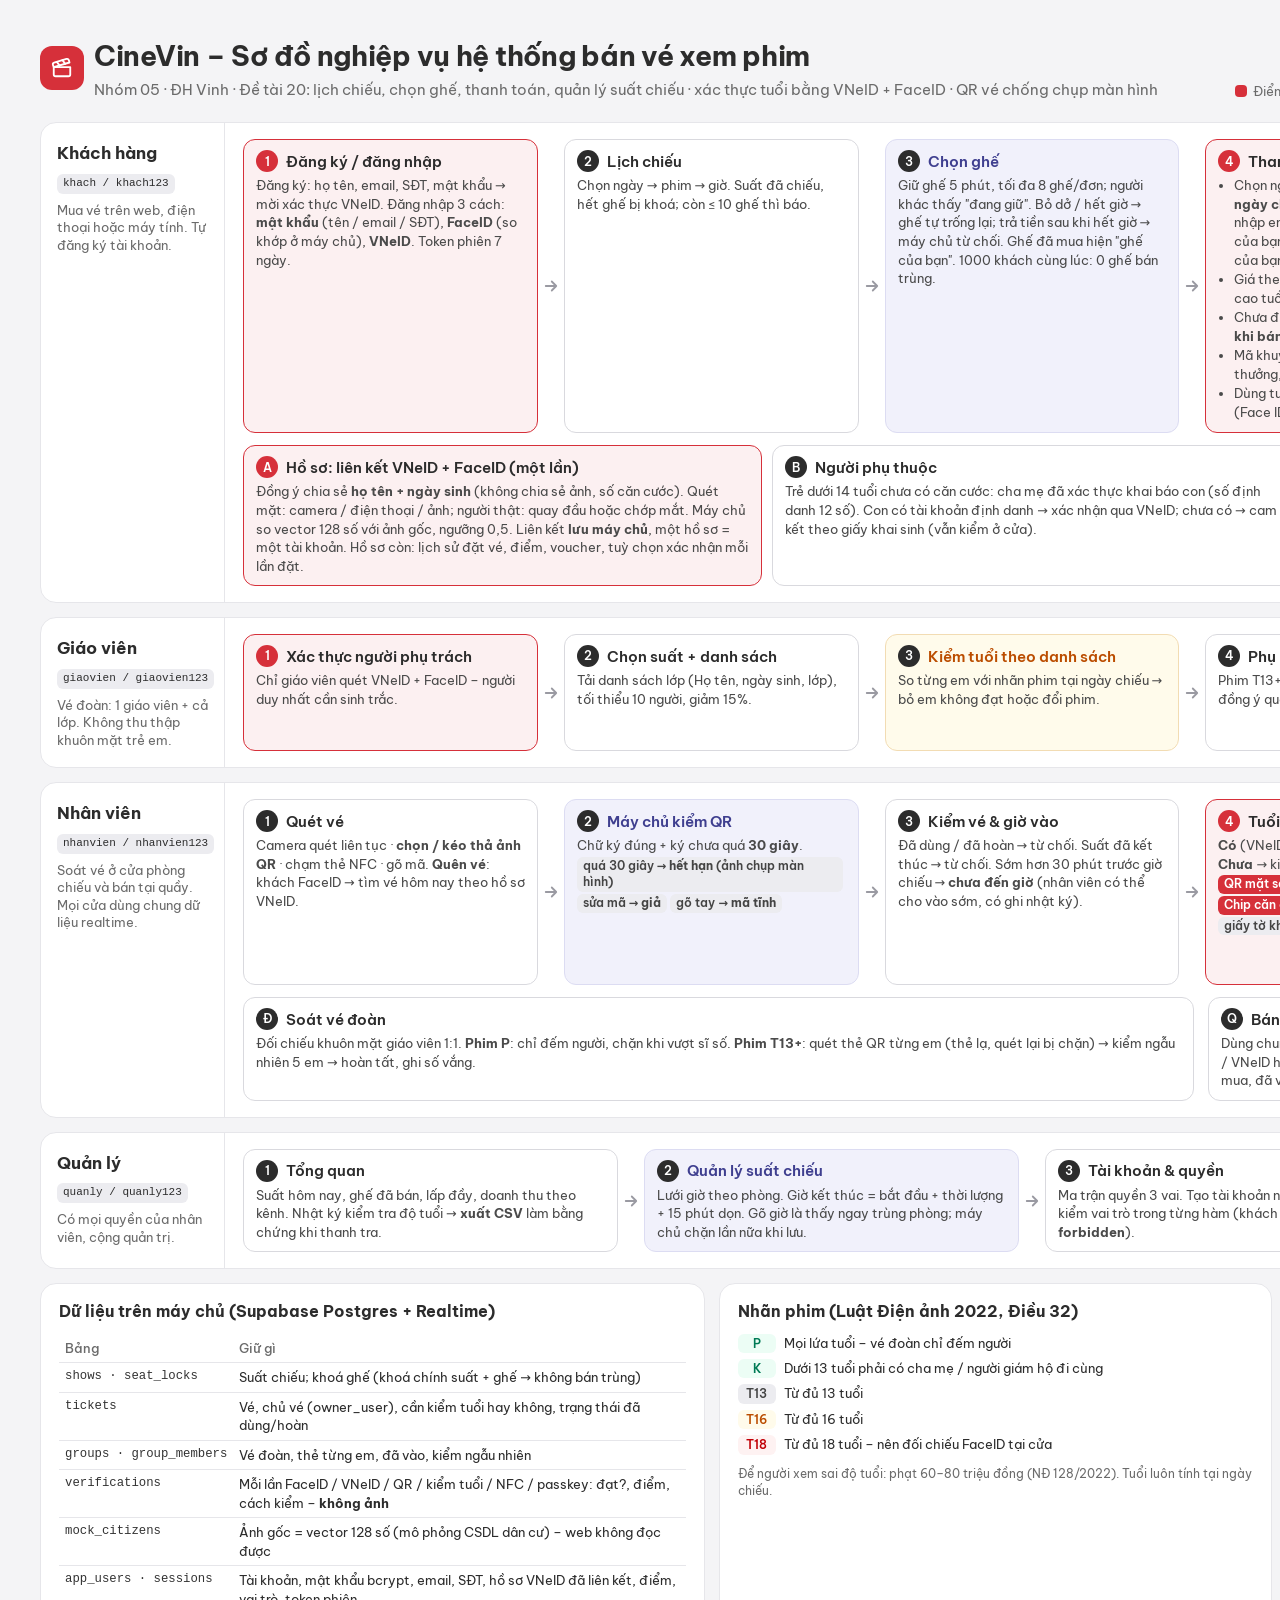
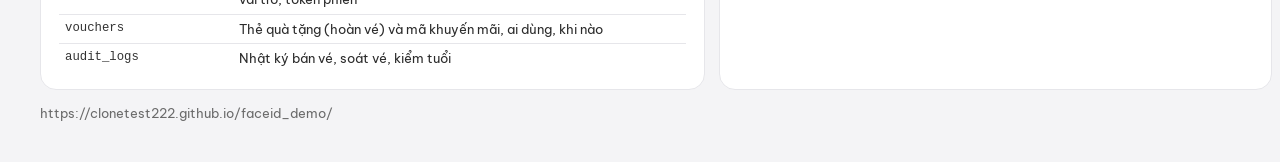
==== commit 51dc655b: "Bạn đi cùng có tài khoản: lấy xác thực VNeID của bạn, vé vào thẳng, hiện trong Vé của bạn - Thanh to" ====
--- a/docs/nghiep-vu.html
+++ b/docs/nghiep-vu.html
@@ -84,7 +84,7 @@
         <div class="arrow"><svg viewBox="0 0 24 24" fill="none" stroke="currentColor" stroke-width="2.4" stroke-linecap="round" stroke-linejoin="round"><path d="M5 12h14M13 6l6 6-6 6"/></svg></div>
         <div class="step info"><h3><span class="n">3</span>Chọn ghế</h3><p>Giữ ghế 5 phút, tối đa 8 ghế/đơn; người khác thấy "đang giữ". Bỏ dở / hết giờ → ghế tự trống lại; trả tiền sau khi hết giờ → máy chủ từ chối. Ghế đã mua hiện "ghế của bạn". 1000 khách cùng lúc: 0 ghế bán trùng.</p></div>
         <div class="arrow"><svg viewBox="0 0 24 24" fill="none" stroke="currentColor" stroke-width="2.4" stroke-linecap="round" stroke-linejoin="round"><path d="M5 12h14M13 6l6 6-6 6"/></svg></div>
-        <div class="step key"><h3><span class="n">4</span>Thanh toán + kiểm tuổi</h3><ul><li>Chọn người xem từng ghế; tuổi tính <b>tại ngày chiếu</b></li><li>Giá theo tuổi: trẻ em −30%, U22 −20%, cao tuổi −30%</li><li>Chưa đủ tuổi nhãn phim → <b>chặn ngay khi bán</b></li><li>Mã khuyến mãi / thẻ quà tặng + điểm thưởng, máy chủ tính; +5% điểm</li><li>Dùng tuổi đã xác thực → quét passkey (Face ID máy)</li></ul></div>
+        <div class="step key"><h3><span class="n">4</span>Thanh toán + kiểm tuổi</h3><ul><li>Chọn người xem từng ghế; tuổi tính <b>tại ngày chiếu</b>. <b>Bạn đi cùng có tài khoản</b>: nhập email/SĐT → lấy xác thực VNeID của bạn, vé vào thẳng, hiện trong Vé của bạn ấy</li><li>Giá theo tuổi: trẻ em −30%, U22 −20%, cao tuổi −30%</li><li>Chưa đủ tuổi nhãn phim → <b>chặn ngay khi bán</b></li><li>Mã khuyến mãi / thẻ quà tặng + điểm thưởng, máy chủ tính; +5% điểm</li><li>Dùng tuổi đã xác thực → quét passkey (Face ID máy)</li></ul></div>
         <div class="arrow"><svg viewBox="0 0 24 24" fill="none" stroke="currentColor" stroke-width="2.4" stroke-linecap="round" stroke-linejoin="round"><path d="M5 12h14M13 6l6 6-6 6"/></svg></div>
         <div class="step key"><h3><span class="n">5</span>Vé của tôi – QR động</h3><ul><li>Máy chủ ký mã mới <b>mỗi 15 giây</b> (HMAC)</li><li>Watermark sọc chạy + đồng hồ giây</li><li>Mua nhiều vé cùng suất: <b>một QR cho cả đơn</b>, hoặc tách từng vé</li><li>Mua thêm vé cùng suất cho bạn bè</li><li>Vé T13+ mở QR bằng passkey</li><li>Hoàn vé trước 45 phút → thẻ quà tặng</li></ul></div>
       </div>
